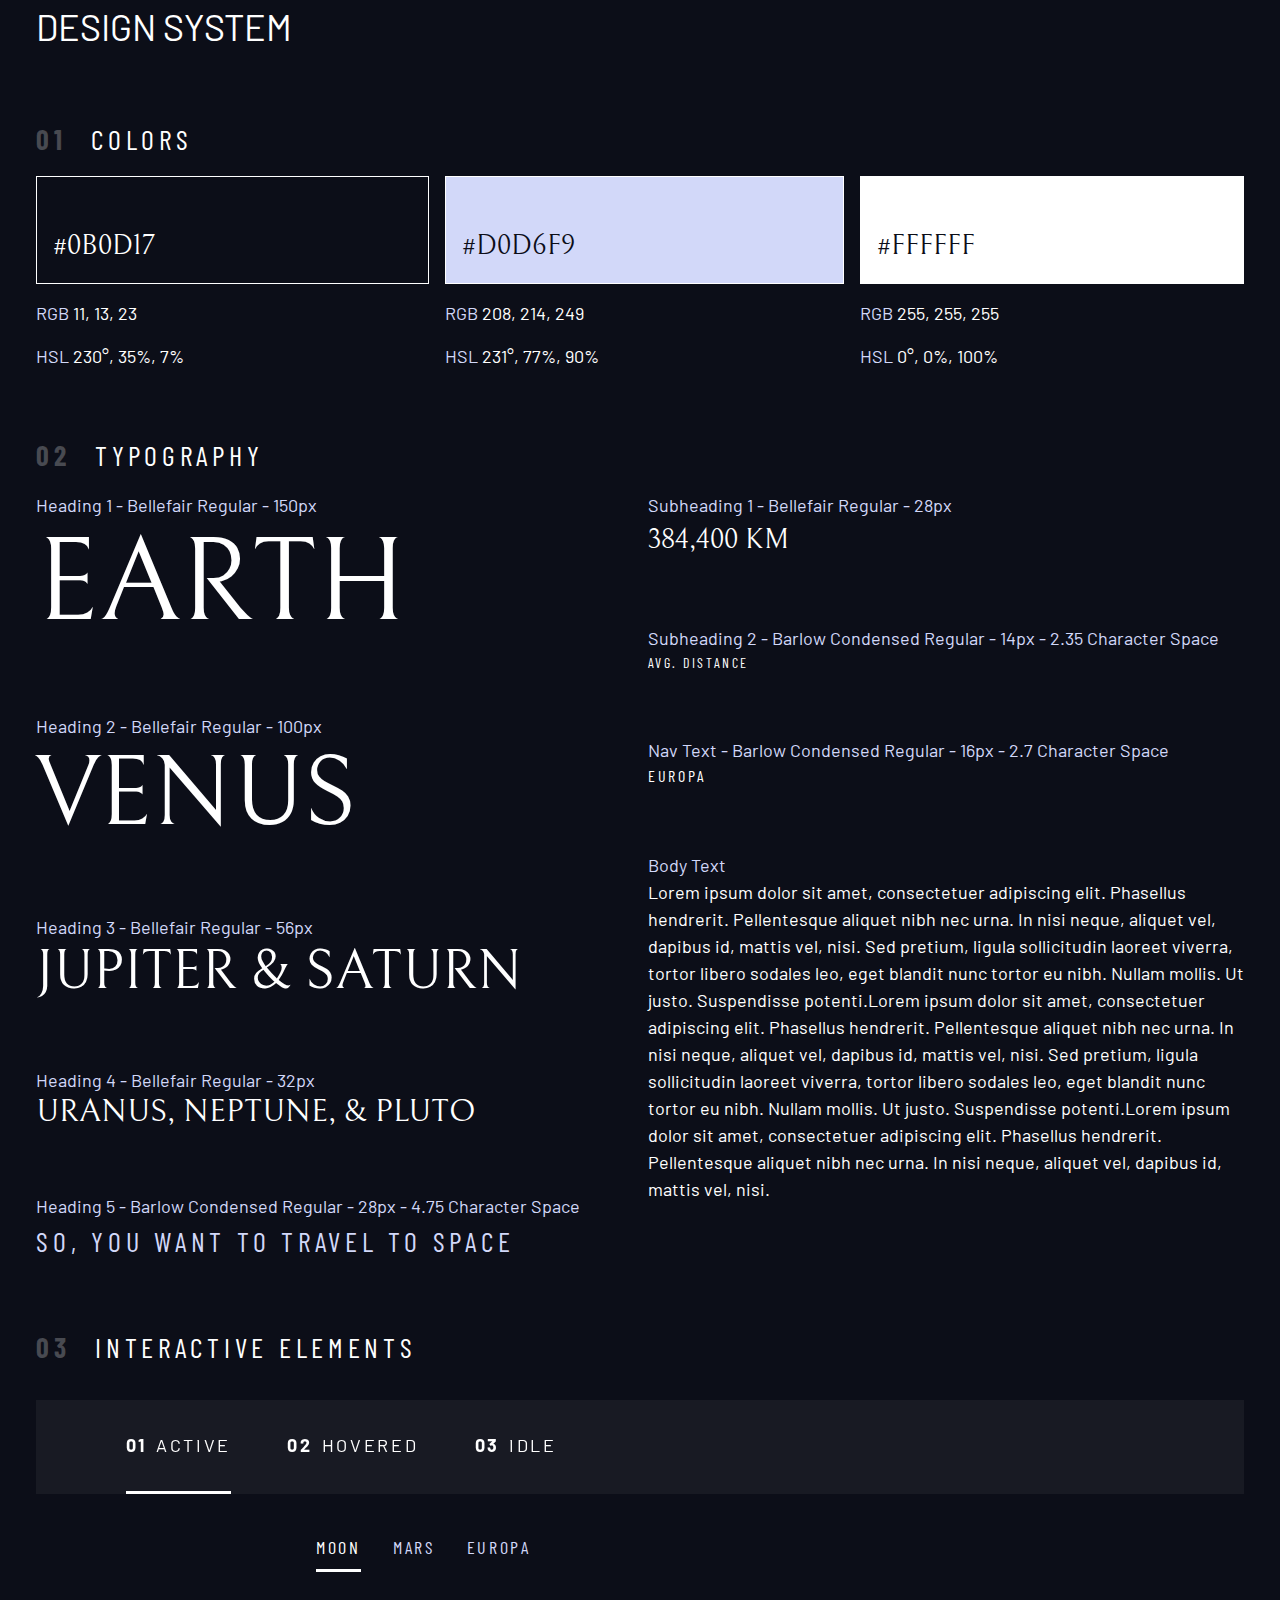
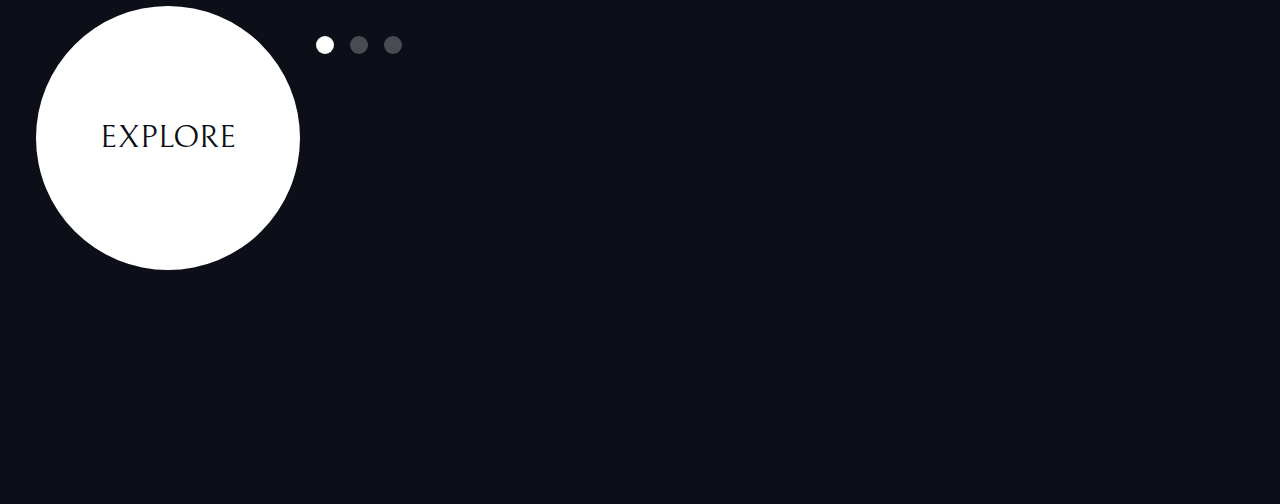
==== index.html @ 94bb1cb8 "design system is complete" ====
<!DOCTYPE html>
<html lang="en">
  <head>
    <meta charset="UTF-8" />
    <meta http-equiv="X-UA-Compatible" content="IE=edge" />
    <meta name="viewport" content="width=device-width, initial-scale=1.0" />

    <!-- Google fonts -->
    <link rel="preconnect" href="https://fonts.googleapis.com">
    <link rel="preconnect" href="https://fonts.gstatic.com" crossorigin>
    <link href="https://fonts.googleapis.com/css2?family=Barlow+Condensed:wght@400;700&family=Bellefair&family=Barlow:wght@400;700&display=swap"            rel="stylesheet">
    
    <link rel="stylesheet" href="index.css" />
    <title>Document</title>
  </head>
  <body>
    <div class="container flow">
      <h1 class="uppercase">Design system</h1>

      <section class="flow" id="colors" style="margin: 4rem 0">
        <h2 class="numbered-title"><span>01</span> colors</h2>
        <div class="flex">
          <div class="flow" style="flex-grow: 1">
            <div class="bg-dark text-white ff-serif fs-500" style="padding: 3rem 1rem 1rem; border: 1px solid white">
              #0B0D17
            </div>
            <p><span class="text-accent">RGB</span> 11, 13, 23</p>
            <p><span class="text-accent">HSL</span> 230°, 35%, 7%</p>
          </div>
          <div class="flow" style="flex-grow: 1">
            <div class="bg-accent text-dark ff-serif fs-500" style="padding: 3rem 1rem 1rem; border: 1px solid white">
              #D0D6F9
            </div>
            <p><span class="text-accent">RGB</span> 208, 214, 249</p>
            <p><span class="text-accent">HSL</span> 231°, 77%, 90%</p>
          </div>
          <div class="flow" style="flex-grow: 1">
            <div class="bg-white text-dark ff-serif fs-500" style="padding: 3rem 1rem 1rem; border: 1px solid white">
              #FFFFFF
            </div>
            <p><span class="text-accent">RGB</span> 255, 255, 255</p>
            <p><span class="text-accent">HSL</span> 0°, 0%, 100%</p>
          </div>
        </div>
      </section>

      <section class="flow" id="typography" style="margin: 4rem 0">
        <h2 class="numbered-title"><span>02 </span>Typography</h2>
        <div class="flex">
          <div class="flow" style="flex-basis: 100%; --flow-space: 4rem">
            <div>
              <p class="text-accent">Heading 1 - Bellefair Regular - 150px</p>
              <p class="fs-900 ff-serif uppercase">Earth</p>
            </div>
            <div>
              <p class="text-accent">Heading 2 - Bellefair Regular - 100px</p>
              <p class="fs-800 ff-serif uppercase">Venus</p>
            </div>
            <div>
              <p class="text-accent">Heading 3 - Bellefair Regular - 56px</p>
              <p class="fs-700 ff-serif uppercase">Jupiter & Saturn</p>
            </div>
            <div>
              <p class="text-accent">Heading 4 - Bellefair Regular - 32px</p>
              <p class="fs-600 ff-serif uppercase">Uranus, Neptune, & Pluto</p>
            </div>
            <div>
              <p class="text-accent">Heading 5 - Barlow Condensed Regular - 28px - 4.75 Character Space</p>
              <p class="text-accent fs-500 ff-sans-cond uppercase letter-spacing-1">So, you want to travel to space</p>
            </div>
          </div>

          <div class="flow" style="flex-basis: 100%; --flow-space: 4rem">
            <div>
              <p class="text-accent">Subheading 1 - Bellefair Regular - 28px</p>
              <p class="fs-500 ff-serif uppercase">384,400 km</p>
            </div>
            <div>
              <p class="text-accent">Subheading 2 - Barlow Condensed Regular - 14px - 2.35 Character Space</p>
              <p class="fs-200 uppercase ff-sans-cond letter-spacing-3">Avg. Distance</p>
            </div>
            <div>
              <p class="text-accent">Nav Text - Barlow Condensed Regular - 16px - 2.7 Character Space</p>
              <p class="fs-300 uppercase ff-sans-cond letter-spacing-2">Europa</p>
            </div>
            <div>
              <p class="text-accent">Body Text</p>
              <p>
                Lorem ipsum dolor sit amet, consectetuer adipiscing elit. Phasellus hendrerit. Pellentesque aliquet nibh
                nec urna. In nisi neque, aliquet vel, dapibus id, mattis vel, nisi. Sed pretium, ligula sollicitudin
                laoreet viverra, tortor libero sodales leo, eget blandit nunc tortor eu nibh. Nullam mollis. Ut justo.
                Suspendisse potenti.Lorem ipsum dolor sit amet, consectetuer adipiscing elit. Phasellus hendrerit.
                Pellentesque aliquet nibh nec urna. In nisi neque, aliquet vel, dapibus id, mattis vel, nisi. Sed
                pretium, ligula sollicitudin laoreet viverra, tortor libero sodales leo, eget blandit nunc tortor eu
                nibh. Nullam mollis. Ut justo. Suspendisse potenti.Lorem ipsum dolor sit amet, consectetuer adipiscing
                elit. Phasellus hendrerit. Pellentesque aliquet nibh nec urna. In nisi neque, aliquet vel, dapibus id,
                mattis vel, nisi.
              </p>
            </div>
          </div>
        </div>
      </section>

      <section class="flow" id="interactive-elements">
        <h2 class="numbered-title"><span>03</span> Interactive elements</h2>

        <!-- navigation -->
        <div>
          <nav>
            <ul class="primary-navigation underline-indicators flex">
              <li class="active">
                <a class="uppercase text-white letter-spacing-2" href="#"><span>01</span>Active</a>
              </li>
              <li>
                <a class="uppercase text-white letter-spacing-2" href="#"><span>02</span>Hovered</a>
              </li>
              <li>
                <a class="uppercase text-white letter-spacing-2" href="#"><span>03</span>Idle</a>
              </li>
            </ul>
          </nav>
        </div>

        <div class="flex">
          <div style="margin-top: 5rem">
            <!-- explore button -->
            <a href="#" class="large-button uppercase ff-serif fs-600 text-dark bg-white">Explore</a>
          </div>

          <div class="flow" style="margin-bottom: 50vh; --flow-space: 4rem">
            <!-- Tabs -->
            <div class="tab-list underline-indicators flex">
              <button aria-selected="true" class="uppercase ff-sans-cond text-accent letter-spacing-2">Moon</button>
              <button aria-selected="false" class="uppercase ff-sans-cond text-accent letter-spacing-2">Mars</button>
              <button aria-selected="false" class="uppercase ff-sans-cond text-accent letter-spacing-2">Europa</button>
            </div>

            <!-- Dots -->
            <div class="dot-indicators flex">
              <button aria-selected="true"><span class="sr-only">Slide title</span></button>
              <button aria-selected="false"><span class="sr-only">Slide title</span></button>
              <button aria-selected="false"><span class="sr-only">Slide title</span></button>
            </div>

            <!-- Numbers -->
          </div>
        </div>
      </section>
    </div>

    <script src="index.pack.js"></script>
  </body>
</html>
---- index.css ----
/* ------------------- */
/* Custom properties   */
/* ------------------- */

:root {
  /* colors */
  --clr-dark: 230 35% 7%;
  --clr-light: 231 77% 90%;
  --clr-white: 0 0% 100%;

  /* font-sizes */
  --fs-900: clamp(5rem, 8vw + 1rem, 9.375rem);
  --fs-800: 3.5rem;
  --fs-700: 1.5rem;
  --fs-600: 1rem;
  --fs-500: 1rem;
  --fs-400: 0.9375rem;
  --fs-300: 1rem;
  --fs-200: 0.875rem;

  /* font-families */
  --ff-serif: 'Bellefair', serif;
  --ff-sans-cond: 'Barlow Condensed', sans-serif;
  --ff-sans-normal: 'Barlow', sans-serif;
}

@media (min-width: 35em) {
  :root {
    --fs-800: 5rem;
    --fs-700: 2.5rem;
    --fs-600: 1.5rem;
    --fs-500: 1.25rem;
    --fs-400: 1rem;
  }
}

@media (min-width: 45em) {
  :root {
    /* font-sizes */
    --fs-800: 6.25rem;
    --fs-700: 3.5rem;
    --fs-600: 2rem;
    --fs-500: 1.75rem;
    --fs-400: 1.125rem;
  }
}

/* ------------------- */
/* Reset               */
/* ------------------- */
/* https://piccalil.li/blog/a-modern-css-reset/ */

/* Box sizing */

*,
*::before,
*::after {
  box-sizing: border-box;
}

/* Reset margins */

body,
h1,
h2,
h3,
h4,
h5,
p,
figure,
picture {
  margin: 0;
}

h1,
h2,
h3,
h4,
h5,
h6,
p {
  font-weight: 400;
}

/* Set core body defaults */
body {
  font-family: var(--ff-sans-normal);
  font-size: var(--fs-400);
  color: hsl(var(--clr-white));
  background-color: hsl(var(--clr-dark));
  line-height: 1.5;
  min-height: 100vh;

  display: grid;
  grid-template-rows: min-content 1fr;

  overflow-x: hidden;
}

/* Make images easier to work with */
img,
picture {
  max-width: 100%;
  display: block;
}

/* make form elements eassier to work with */
input,
button,
textarea,
select {
  font: inherit;
}

/* Remove all animations, transitions and smooth scroll for people that prefer not to see them */
@media (prefers-reduced-motion: reduce) {
  html:focus-within {
    scroll-behavior: auto;
  }

  *,
  *::before,
  *::after {
    animation-duration: 0.01ms !important;
    animation-iteration-count: 1 !important;
    transition-duration: 0.01ms !important;
    scroll-behavior: auto !important;
  }
}

/* ------------------- */
/* Utility classes     */
/* ------------------- */

/* 
Do one thing, and do it very well
Often only have one declaration, but they can have multiple when required
Allows CSS to be modular and loosly coupled
*/

.flex {
  display: flex;
  gap: var(--gap, 1rem);
}

.grid {
  display: grid;
  gap: var(--gap, 1rem);
}

.d-block {
  display: block;
}

.flow > *:where(:not(:first-child)) {
  margin-top: var(--flow-space, 1rem);
}

.flow--space-small {
  --flow-space: 0.75rem;
}

.container {
  padding-inline: 2em;
  margin-inline: auto;
  max-width: 80rem;
}

.sr-only {
  position: absolute;
  width: 1px;
  height: 1px;
  padding: 0;
  margin: -1px;
  overflow: hidden;
  clip: rect(0, 0, 0, 0);
  white-space: nowrap;
  border: 0;
}

.skip-to-content {
  position: absolute;
  z-index: 9999;
  background: hsl(var(--clr-white));
  color: hsl(var(--clr-dark));
  padding: 0.5em 1em;
  margin-inline: auto;
  transform: translateY(-100%);
  transition: transform 250ms ease-in;
}

.skip-to-content:focus {
  transform: translateY(0);
}

/* colors */
.bg-dark {
  background-color: hsl(var(--clr-dark));
}
.bg-accent {
  background-color: hsl(var(--clr-light));
}
.bg-white {
  background-color: hsl(var(--clr-white));
}

.text-dark {
  color: hsl(var(--clr-dark));
}
.text-accent {
  color: hsl(var(--clr-light));
}
.text-white {
  color: hsl(var(--clr-white));
}

/* typography */

.ff-serif {
  font-family: var(--ff-serif);
}
.ff-sans-cond {
  font-family: var(--ff-sans-cond);
}
.ff-sans-normal {
  font-family: var(--ff-sans-normal);
}

.letter-spacing-1 {
  letter-spacing: 4.75px;
}
.letter-spacing-2 {
  letter-spacing: 2.7px;
}
.letter-spacing-3 {
  letter-spacing: 2.35px;
}

.uppercase {
  text-transform: uppercase;
}

.fs-900 {
  font-size: var(--fs-900);
}
.fs-800 {
  font-size: var(--fs-800);
}
.fs-700 {
  font-size: var(--fs-700);
}
.fs-600 {
  font-size: var(--fs-600);
}
.fs-500 {
  font-size: var(--fs-500);
}
.fs-400 {
  font-size: var(--fs-400);
}
.fs-300 {
  font-size: var(--fs-300);
}
.fs-200 {
  font-size: var(--fs-200);
}

.fs-900,
.fs-800,
.fs-700,
.fs-600 {
  line-height: 1.1;
}

.numbered-title {
  font-family: var(--ff-sans-cond);
  font-size: var(--fs-500);
  text-transform: uppercase;
  letter-spacing: 4.72px;
}

.numbered-title span {
  margin-right: 0.5em;
  font-weight: 700;
  color: hsl(var(--clr-white) / 0.25);
}

/* ------------------- */
/* Compontents         */
/* ------------------- */

.large-button {
  font-size: 2rem;
  position: relative;
  z-index: 1;
  display: inline-grid;
  place-items: center;
  padding: 0 2em;
  border-radius: 50%;
  aspect-ratio: 1;
  text-decoration: none;
}

.large-button::after {
  content: '';
  position: absolute;
  z-index: -1;
  width: 100%;
  height: 100%;
  background: hsl(var(--clr-white) / 0.1);
  border-radius: 50%;
  opacity: 0;
  transition: opacity 500ms linear, transform 750ms ease-in-out;
}

.large-button:hover::after,
.large-button:focus::after {
  opacity: 1;
  transform: scale(1.5);
}

/* primary-header */

.logo {
  margin: 1.5rem clamp(1.5rem, 5vw, 3.5rem);
}

.primary-header {
  justify-content: space-between;
  align-items: center;
}

.primary-navigation {
  --gap: clamp(1.5rem, 5vw, 3.5rem);
  --underline-gap: 2rem;
  list-style: none;
  padding: 0;
  margin: 0;
  background: hsl(var(--clr-white) / 0.05);
  backdrop-filter: blur(1.5rem);
}

.primary-navigation a {
  text-decoration: none;
}

.primary-navigation a > span {
  font-weight: 700;
  margin-right: 0.5em;
}

.mobile-nav-toggle {
  display: none;
}

@media (max-width: 35rem) {
  .primary-navigation {
    --underline-gap: 0.5rem;
    position: fixed;
    z-index: 1000;
    inset: 0 0 0 30%;
    list-style: none;
    padding: min(20rem, 15vh) 2rem;
    margin: 0;
    flex-direction: column;
    transform: translateX(100%);
    transition: transform 500ms ease-in-out;
  }

  .primary-navigation[data-visible='true'] {
    transform: translateX(0);
  }

  .primary-navigation.underline-indicators > .active {
    border: 0;
  }

  .mobile-nav-toggle {
    display: block;
    position: absolute;
    z-index: 2000;
    right: 1rem;
    top: 2rem;
    background: transparent;
    background-image: url(./assets/shared/icon-hamburger.svg);
    background-repeat: no-repeat;
    background-position: center;
    width: 1.5rem;
    aspect-ratio: 1;
    border: 0;
  }

  .mobile-nav-toggle[aria-expanded='true'] {
    background-image: url(./assets/shared/icon-close.svg);
  }

  .mobile-nav-toggle:focus-visible {
    outline: 5px solid white;
    outline-offset: 5px;
  }
}

@media (min-width: 35em) {
  .primary-navigation {
    padding-inline: clamp(3rem, 7vw, 7rem);
  }
}

@media (min-width: 35em) and (max-width: 44.999em) {
  .primary-navigation a > span {
    display: none;
  }
}

@media (min-width: 45em) {
  .primary-header::after {
    content: '';
    display: block;
    position: relative;
    height: 1px;
    width: 100%;
    margin-right: -2.5rem;
    background: hsl(var(--clr-white) / 0.25);
    order: 1;
  }

  nav {
    order: 2;
  }

  .primary-navigation {
    margin-block: 2rem;
  }
}

.underline-indicators > * {
  cursor: pointer;
  padding: var(--underline-gap, 0.5rem) 0;
  border: 0;
  border-bottom: 0.2rem solid hsl(var(--clr-white) / 0);
  background-color: transparent;
}

.underline-indicators > *:hover,
.underline-indicators > *:focus {
  border-color: hsl(var(--clr-white) / 0.5);
}

.underline-indicators > .active,
.underline-indicators > [aria-selected='true'] {
  color: hsl(var(--clr-white) / 1);
  border-color: hsl(var(--clr-white) / 1);
}

.tab-list {
  --gap: 2rem;
}

.dot-indicators > * {
  cursor: pointer;
  border: 0;
  border-radius: 50%;
  padding: 0.5em;
  background-color: hsl(var(--clr-white) / 0.25);
}

.dot-indicators > *:hover,
.dot-indicators > *:focus {
  background-color: hsl(var(--clr-white) / 0.5);
}

.dot-indicators > [aria-selected='true'] {
  background-color: hsl(var(--clr-white) / 1);
}

/* ----------------------------- */
/* Page specific background      */
/* ----------------------------- */
body {
  background-size: cover;
  background-position: bottom center;
}
/* home */
.home {
  background-image: url(./assets/home/background-home-mobile.jpg);
}

@media (min-width: 35rem) {
  .home {
    background-position: center center;
    background-image: url(./assets/home/background-home-tablet.jpg);
  }
}

@media (min-width: 45rem) {
  .home {
    background-image: url(./assets/home/background-home-desktop.jpg);
  }
}

/* destination */
.destination {
  background-image: url(./assets/destination/background-destination-mobile.jpg);
}

@media (min-width: 35rem) {
  .destination {
    background-position: center center;
    background-image: url(./assets/destination/background-destination-tablet.jpg);
  }
}

@media (min-width: 45rem) {
  .destination {
    background-image: url(./assets/destination/background-destination-desktop.jpg);
  }
}

/* crew */
.crew {
  background-image: url(./assets/home/background-crew-mobile.jpg);
}

@media (min-width: 35rem) {
  .crew {
    background-position: center center;
    background-image: url(./assets/crew/background-crew-tablet.jpg);
  }
}

@media (min-width: 45rem) {
  .crew {
    background-image: url(./assets/crew/background-crew-desktop.jpg);
  }
}

/* ----------------------------- */
/* Layout                        */
/* ----------------------------- */

.grid-container {
  text-align: center;
  display: grid;
  place-items: center;
  padding-inline: 1rem;
  padding-bottom: 4rem;
}

.grid-container p:not([class]) {
  max-width: 50ch;
}

.numbered-title {
  grid-area: title;
}

/* destination layout */

.grid-container--destination {
  --flow-space: 2rem;
  grid-template-areas:
    'title'
    'image'
    'tabs'
    'content';
}

.grid-container--destination > picture {
  grid-area: image;
  max-width: 60%;
  align-self: start;
}

.grid-container--destination > .tab-list {
  grid-area: tabs;
}

.grid-container--destination > .destination-info {
  grid-area: content;
}

.destination-meta {
  flex-direction: column;
  border-top: 1px solid hsl(var(--clr-white) / 0.1);
  padding-top: 2.5rem;
  margin-top: 2.5rem;
}

.destination-meta p {
  font-size: 1.75rem;
}

/* crew layout */

.grid-container--crew {
  --flow-space: 2rem;
  grid-template-areas:
    'title'
    'image'
    'tabs'
    'content';
}

.grid-container--crew > picture {
  grid-area: image;
  max-width: 60%;
  border-bottom: 1px solid hsl(var(--clr-white) / 0.1);
}

.grid-container--crew > .dot-indicators {
  grid-area: tabs;
}

.grid-container--crew > .crew-details {
  grid-area: content;
}

.crew-details h2 {
  color: hsl(var(--clr-white) / 0.5);
}

@media (min-width: 35em) {
  .numbered-title {
    justify-self: start;
    margin-top: 2rem;
  }

  .destination-meta {
    flex-direction: row;
    justify-content: space-evenly;
  }

  .grid-container--crew {
    padding-bottom: 0;
    grid-template-areas:
      'title'
      'content'
      'tabs'
      'image';
  }
}

@media (min-width: 45em) {
  .grid-container {
    text-align: left;
    column-gap: var(--container-gap, 2rem);
    grid-template-columns: minmax(1rem, 1fr) repeat(2, minmax(0, 30rem)) minmax(1rem, 1fr);
  }

  .grid-container--home {
    padding-bottom: max(6rem, 20vh);
    align-items: end;
  }

  .grid-container--home > *:first-child {
    grid-column: 2;
  }

  .grid-container--home > *:last-child {
    grid-column: 3;
  }

  .grid-container--destination {
    justify-items: start;
    align-content: start;
    grid-template-areas:
      '. title title .'
      '. image tabs .'
      '. image content .';
  }

  .grid-container--destination > picture {
    max-width: 90%;
  }

  .destination-meta {
    --gap: min(6vw, 6rem);
    justify-content: start;
  }

  .grid-container--crew {
    grid-template-columns: minmax(1rem, 1fr) minmax(0, 37rem) minmax(0, 23rem) minmax(1rem, 1fr);
    justify-items: start;
    grid-template-areas:
      '. title title .'
      '. content image .'
      '. tabs image .';
  }

  .grid-container--crew > picture {
    grid-column: span 2;
    align-self: end;
    max-width: 90%;
  }
}
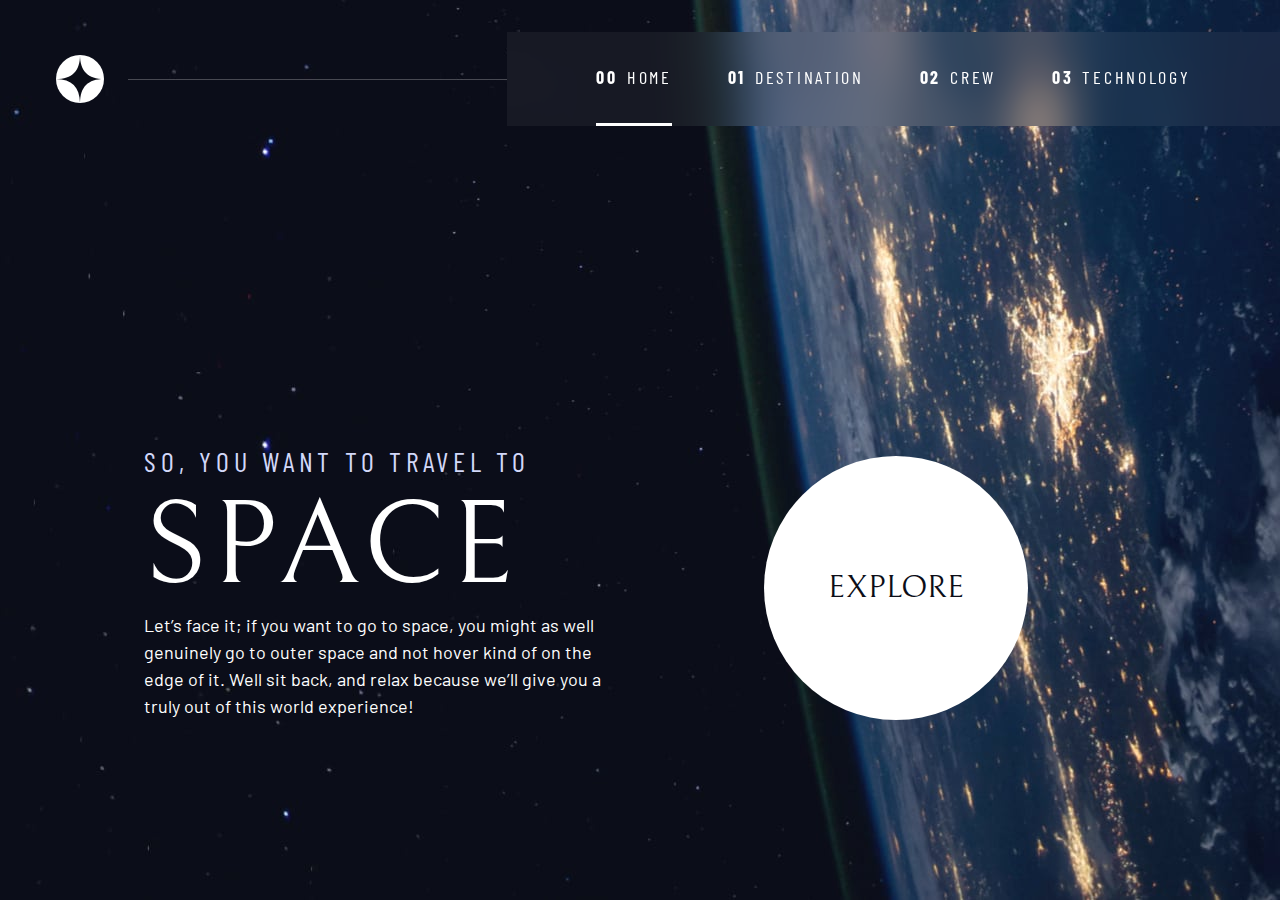
==== commit 0f9f5cb2: "progress point #1" ====
--- a/index.html
+++ b/index.html
@@ -1,153 +1,51 @@
 <!DOCTYPE html>
 <html lang="en">
-  <head>
-    <meta charset="UTF-8" />
-    <meta http-equiv="X-UA-Compatible" content="IE=edge" />
-    <meta name="viewport" content="width=device-width, initial-scale=1.0" />
+<head>
+  <meta charset="UTF-8" />
+  <meta http-equiv="X-UA-Compatible" content="IE=edge" />
+  <meta name="viewport" content="width=device-width, initial-scale=1.0" />
+  <link rel="icon" type="image/png" sizes="32x32" href="./assets/favicon-32x32.png">
 
-    <!-- Google fonts -->
-    <link rel="preconnect" href="https://fonts.googleapis.com">
-    <link rel="preconnect" href="https://fonts.gstatic.com" crossorigin>
-    <link href="https://fonts.googleapis.com/css2?family=Barlow+Condensed:wght@400;700&family=Bellefair&family=Barlow:wght@400;700&display=swap"            rel="stylesheet">
-    
-    <link rel="stylesheet" href="index.css" />
-    <title>Document</title>
-  </head>
-  <body>
-    <div class="container flow">
-      <h1 class="uppercase">Design system</h1>
+  <!-- Google fonts -->
+  <link rel="preconnect" href="https://fonts.googleapis.com">
+  <link rel="preconnect" href="https://fonts.gstatic.com" crossorigin>
+  <link rel="stylesheet" href="https://fonts.googleapis.com/css2?family=Barlow+Condensed:wght@400;700&family=Bellefair&family=Barlow:wght@400;700&display=swap">
 
-      <section class="flow" id="colors" style="margin: 4rem 0">
-        <h2 class="numbered-title"><span>01</span> colors</h2>
-        <div class="flex">
-          <div class="flow" style="flex-grow: 1">
-            <div class="bg-dark text-white ff-serif fs-500" style="padding: 3rem 1rem 1rem; border: 1px solid white">
-              #0B0D17
-            </div>
-            <p><span class="text-accent">RGB</span> 11, 13, 23</p>
-            <p><span class="text-accent">HSL</span> 230°, 35%, 7%</p>
-          </div>
-          <div class="flow" style="flex-grow: 1">
-            <div class="bg-accent text-dark ff-serif fs-500" style="padding: 3rem 1rem 1rem; border: 1px solid white">
-              #D0D6F9
-            </div>
-            <p><span class="text-accent">RGB</span> 208, 214, 249</p>
-            <p><span class="text-accent">HSL</span> 231°, 77%, 90%</p>
-          </div>
-          <div class="flow" style="flex-grow: 1">
-            <div class="bg-white text-dark ff-serif fs-500" style="padding: 3rem 1rem 1rem; border: 1px solid white">
-              #FFFFFF
-            </div>
-            <p><span class="text-accent">RGB</span> 255, 255, 255</p>
-            <p><span class="text-accent">HSL</span> 0°, 0%, 100%</p>
-          </div>
-        </div>
-      </section>
+  <!-- Local design -->
+  <link rel="stylesheet" href="index.css" />
+  <title>Space tourism website</title>
+</head>
+<body class="home">
+  <header class="primary-header flex">
+    <div>
+      <img src="./assets/shared/logo.svg" alt="space tourism logo" class="logo">
+    </div>
+    <nav>
+      <ul class="primary-navigation underline-indicators flex">
+          <li class="active"><a class="ff-sans-cond uppercase text-white letter-spacing-2" href="index.html"><span>00</span>Home</a>
+          <li><a class="ff-sans-cond uppercase text-white letter-spacing-2" href="destination.html"><span>01</span>Destination</a>
+          <li><a class="ff-sans-cond uppercase text-white letter-spacing-2" href="crew.html"><span>02</span>Crew</a>
+          <li><a class="ff-sans-cond uppercase text-white letter-spacing-2" href="technology.html"><span>03</span>Technology</a>
+      </ul>
+    </nav>
+  </header>
 
-      <section class="flow" id="typography" style="margin: 4rem 0">
-        <h2 class="numbered-title"><span>02 </span>Typography</h2>
-        <div class="flex">
-          <div class="flow" style="flex-basis: 100%; --flow-space: 4rem">
-            <div>
-              <p class="text-accent">Heading 1 - Bellefair Regular - 150px</p>
-              <p class="fs-900 ff-serif uppercase">Earth</p>
-            </div>
-            <div>
-              <p class="text-accent">Heading 2 - Bellefair Regular - 100px</p>
-              <p class="fs-800 ff-serif uppercase">Venus</p>
-            </div>
-            <div>
-              <p class="text-accent">Heading 3 - Bellefair Regular - 56px</p>
-              <p class="fs-700 ff-serif uppercase">Jupiter & Saturn</p>
-            </div>
-            <div>
-              <p class="text-accent">Heading 4 - Bellefair Regular - 32px</p>
-              <p class="fs-600 ff-serif uppercase">Uranus, Neptune, & Pluto</p>
-            </div>
-            <div>
-              <p class="text-accent">Heading 5 - Barlow Condensed Regular - 28px - 4.75 Character Space</p>
-              <p class="text-accent fs-500 ff-sans-cond uppercase letter-spacing-1">So, you want to travel to space</p>
-            </div>
-          </div>
-
-          <div class="flow" style="flex-basis: 100%; --flow-space: 4rem">
-            <div>
-              <p class="text-accent">Subheading 1 - Bellefair Regular - 28px</p>
-              <p class="fs-500 ff-serif uppercase">384,400 km</p>
-            </div>
-            <div>
-              <p class="text-accent">Subheading 2 - Barlow Condensed Regular - 14px - 2.35 Character Space</p>
-              <p class="fs-200 uppercase ff-sans-cond letter-spacing-3">Avg. Distance</p>
-            </div>
-            <div>
-              <p class="text-accent">Nav Text - Barlow Condensed Regular - 16px - 2.7 Character Space</p>
-              <p class="fs-300 uppercase ff-sans-cond letter-spacing-2">Europa</p>
-            </div>
-            <div>
-              <p class="text-accent">Body Text</p>
-              <p>
-                Lorem ipsum dolor sit amet, consectetuer adipiscing elit. Phasellus hendrerit. Pellentesque aliquet nibh
-                nec urna. In nisi neque, aliquet vel, dapibus id, mattis vel, nisi. Sed pretium, ligula sollicitudin
-                laoreet viverra, tortor libero sodales leo, eget blandit nunc tortor eu nibh. Nullam mollis. Ut justo.
-                Suspendisse potenti.Lorem ipsum dolor sit amet, consectetuer adipiscing elit. Phasellus hendrerit.
-                Pellentesque aliquet nibh nec urna. In nisi neque, aliquet vel, dapibus id, mattis vel, nisi. Sed
-                pretium, ligula sollicitudin laoreet viverra, tortor libero sodales leo, eget blandit nunc tortor eu
-                nibh. Nullam mollis. Ut justo. Suspendisse potenti.Lorem ipsum dolor sit amet, consectetuer adipiscing
-                elit. Phasellus hendrerit. Pellentesque aliquet nibh nec urna. In nisi neque, aliquet vel, dapibus id,
-                mattis vel, nisi.
-              </p>
-            </div>
-          </div>
-        </div>
-      </section>
-
-      <section class="flow" id="interactive-elements">
-        <h2 class="numbered-title"><span>03</span> Interactive elements</h2>
-
-        <!-- navigation -->
-        <div>
-          <nav>
-            <ul class="primary-navigation underline-indicators flex">
-              <li class="active">
-                <a class="uppercase text-white letter-spacing-2" href="#"><span>01</span>Active</a>
-              </li>
-              <li>
-                <a class="uppercase text-white letter-spacing-2" href="#"><span>02</span>Hovered</a>
-              </li>
-              <li>
-                <a class="uppercase text-white letter-spacing-2" href="#"><span>03</span>Idle</a>
-              </li>
-            </ul>
-          </nav>
-        </div>
-
-        <div class="flex">
-          <div style="margin-top: 5rem">
-            <!-- explore button -->
-            <a href="#" class="large-button uppercase ff-serif fs-600 text-dark bg-white">Explore</a>
-          </div>
-
-          <div class="flow" style="margin-bottom: 50vh; --flow-space: 4rem">
-            <!-- Tabs -->
-            <div class="tab-list underline-indicators flex">
-              <button aria-selected="true" class="uppercase ff-sans-cond text-accent letter-spacing-2">Moon</button>
-              <button aria-selected="false" class="uppercase ff-sans-cond text-accent letter-spacing-2">Mars</button>
-              <button aria-selected="false" class="uppercase ff-sans-cond text-accent letter-spacing-2">Europa</button>
-            </div>
-
-            <!-- Dots -->
-            <div class="dot-indicators flex">
-              <button aria-selected="true"><span class="sr-only">Slide title</span></button>
-              <button aria-selected="false"><span class="sr-only">Slide title</span></button>
-              <button aria-selected="false"><span class="sr-only">Slide title</span></button>
-            </div>
-
-            <!-- Numbers -->
-          </div>
-        </div>
-      </section>
+  <div class="grid-container grid-container--home">
+    <!-- first column -->
+    <div>
+      <h1 class="text-accent fs-500 ff-sans-cond uppercase letter-spacing-1">So, you want to travel to
+      <span class="d-block fs-900 ff-serif text-white">Space</span></h1>
+      
+      <p>Let’s face it; if you want to go to space, you might as well genuinely go to 
+      outer space and not hover kind of on the edge of it. Well sit back, and relax 
+      because we’ll give you a truly out of this world experience! </p>
     </div>
 
-    <script src="index.pack.js"></script>
-  </body>
-</html>
+    <!-- second column -->
+    <div>
+      <a href="#" class="large-button uppercase ff-serif text-dark bg-white">Explore</a>
+    </div>
+  </div>
+
+</body>
+</html>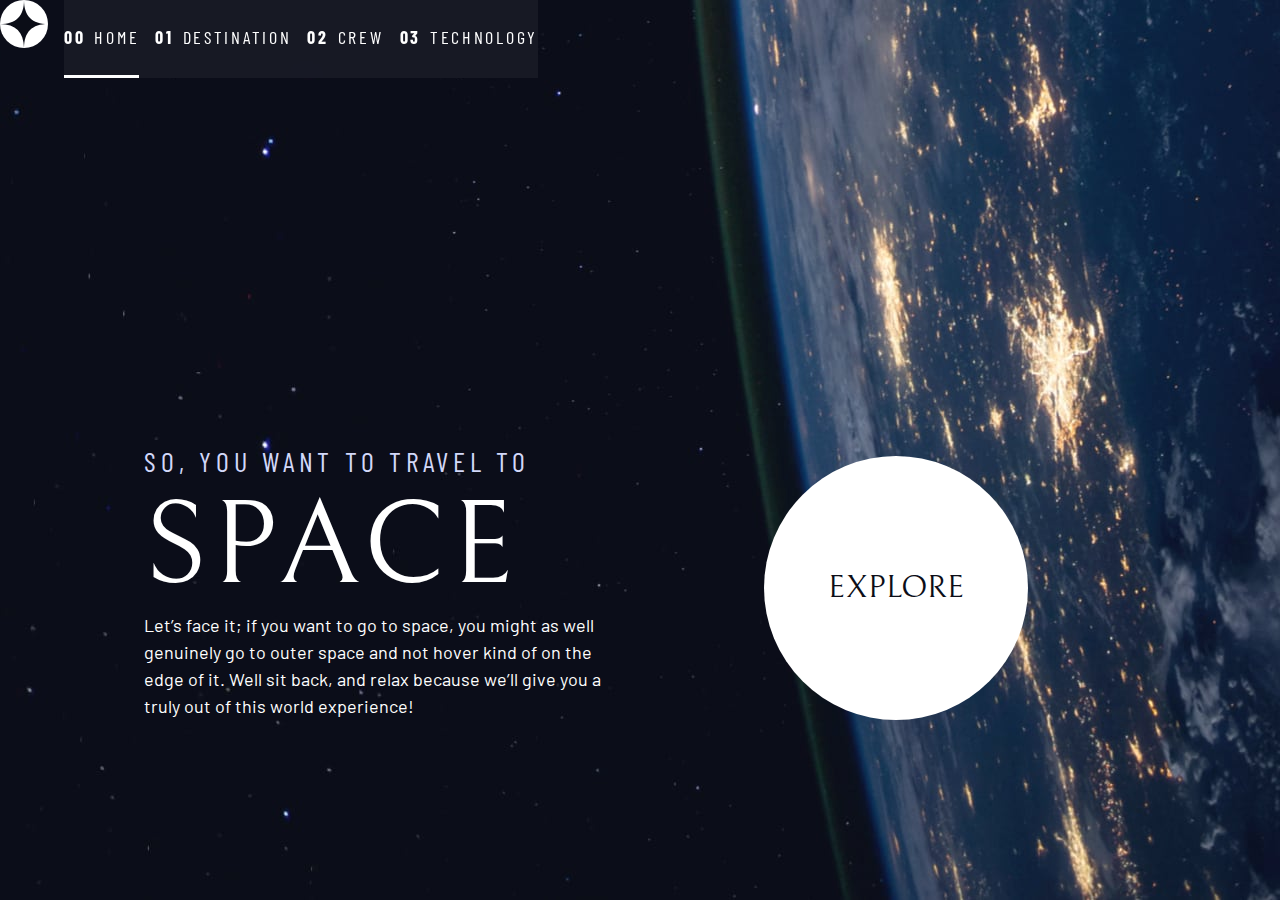
==== commit 2c854832: "progress point #2" ====
--- a/index.html
+++ b/index.html
@@ -14,15 +14,21 @@
   <!-- Local design -->
   <link rel="stylesheet" href="index.css" />
   <title>Space tourism website</title>
+
+  <script src="./index.js" defer></script>
 </head>
 <body class="home">
   <header class="primary-header flex">
     <div>
       <img src="./assets/shared/logo.svg" alt="space tourism logo" class="logo">
     </div>
+    <button class="mobile-nav-toggle" aria-controls="primary-navigation" aria-expanded="false">
+      <span class="sr-only">Menu</span>
+    </button> 
     <nav>
-      <ul class="primary-navigation underline-indicators flex">
-          <li class="active"><a class="ff-sans-cond uppercase text-white letter-spacing-2" href="index.html"><span>00</span>Home</a>
+      <ul id="primary-navigation" data-visible="false" class="primary-navigation underline-indicators flex">
+          <li class="active">
+              <a class="ff-sans-cond uppercase text-white letter-spacing-2" href="index.html"><span>00</span>Home</a>
           <li><a class="ff-sans-cond uppercase text-white letter-spacing-2" href="destination.html"><span>01</span>Destination</a>
           <li><a class="ff-sans-cond uppercase text-white letter-spacing-2" href="crew.html"><span>02</span>Crew</a>
           <li><a class="ff-sans-cond uppercase text-white letter-spacing-2" href="technology.html"><span>03</span>Technology</a>
--- a/index.css
+++ b/index.css
@@ -13,7 +13,7 @@
   --fs-800: 3.5rem;
   --fs-700: 1.5rem;
   --fs-600: 1rem;
-  --fs-500: 1rem;
+  --fs-500: 1.75rem;
   --fs-400: 0.9375rem;
   --fs-300: 1rem;
   --fs-200: 0.875rem;
@@ -29,7 +29,6 @@
     --fs-800: 5rem;
     --fs-700: 2.5rem;
     --fs-600: 1.5rem;
-    --fs-500: 1.25rem;
     --fs-400: 1rem;
   }
 }
@@ -40,7 +39,6 @@
     --fs-800: 6.25rem;
     --fs-700: 3.5rem;
     --fs-600: 2rem;
-    --fs-500: 1.75rem;
     --fs-400: 1.125rem;
   }
 }
@@ -48,10 +46,10 @@
 /* ------------------- */
 /* Reset               */
 /* ------------------- */
+
 /* https://piccalil.li/blog/a-modern-css-reset/ */
 
 /* Box sizing */
-
 *,
 *::before,
 *::after {
@@ -59,7 +57,6 @@
 }
 
 /* Reset margins */
-
 body,
 h1,
 h2,
@@ -82,7 +79,7 @@
   font-weight: 400;
 }
 
-/* Set core body defaults */
+/* set up the body */
 body {
   font-family: var(--ff-sans-normal);
   font-size: var(--fs-400);
@@ -97,14 +94,14 @@
   overflow-x: hidden;
 }
 
-/* Make images easier to work with */
+/* make images easier to work with */
 img,
-picture {
+picutre {
   max-width: 100%;
   display: block;
 }
 
-/* make form elements eassier to work with */
+/* make form elements easier to work with */
 input,
 button,
 textarea,
@@ -112,12 +109,8 @@
   font: inherit;
 }
 
-/* Remove all animations, transitions and smooth scroll for people that prefer not to see them */
+/* remove animations for people who've turned them off */
 @media (prefers-reduced-motion: reduce) {
-  html:focus-within {
-    scroll-behavior: auto;
-  }
-
   *,
   *::before,
   *::after {
@@ -132,11 +125,7 @@
 /* Utility classes     */
 /* ------------------- */
 
-/* 
-Do one thing, and do it very well
-Often only have one declaration, but they can have multiple when required
-Allows CSS to be modular and loosly coupled
-*/
+/* general */
 
 .flex {
   display: flex;
@@ -154,10 +143,6 @@
 
 .flow > *:where(:not(:first-child)) {
   margin-top: var(--flow-space, 1rem);
-}
-
-.flow--space-small {
-  --flow-space: 0.75rem;
 }
 
 .container {
@@ -174,26 +159,12 @@
   margin: -1px;
   overflow: hidden;
   clip: rect(0, 0, 0, 0);
-  white-space: nowrap;
+  white-space: nowrap; /* added line */
   border: 0;
 }
 
-.skip-to-content {
-  position: absolute;
-  z-index: 9999;
-  background: hsl(var(--clr-white));
-  color: hsl(var(--clr-dark));
-  padding: 0.5em 1em;
-  margin-inline: auto;
-  transform: translateY(-100%);
-  transition: transform 250ms ease-in;
-}
-
-.skip-to-content:focus {
-  transform: translateY(0);
-}
-
 /* colors */
+
 .bg-dark {
   background-color: hsl(var(--clr-dark));
 }
@@ -319,24 +290,12 @@
   transform: scale(1.5);
 }
 
-/* primary-header */
-
-.logo {
-  margin: 1.5rem clamp(1.5rem, 5vw, 3.5rem);
-}
-
-.primary-header {
-  justify-content: space-between;
-  align-items: center;
-}
-
 .primary-navigation {
-  --gap: clamp(1.5rem, 5vw, 3.5rem);
-  --underline-gap: 2rem;
+  --underline-gap: 1.5rem;
   list-style: none;
   padding: 0;
   margin: 0;
-  background: hsl(var(--clr-white) / 0.05);
+  background-color: hsl(var(--clr-white) / 0.05);
   backdrop-filter: blur(1.5rem);
 }
 
@@ -360,13 +319,12 @@
     z-index: 1000;
     inset: 0 0 0 30%;
     list-style: none;
-    padding: min(20rem, 15vh) 2rem;
+    padding: 2rem 3rem;
     margin: 0;
     flex-direction: column;
     transform: translateX(100%);
-    transition: transform 500ms ease-in-out;
-  }
-
+    transition: transform 300ms ease-in-out;
+  }
   .primary-navigation[data-visible='true'] {
     transform: translateX(0);
   }
@@ -384,61 +342,18 @@
     background: transparent;
     background-image: url(./assets/shared/icon-hamburger.svg);
     background-repeat: no-repeat;
-    background-position: center;
     width: 1.5rem;
     aspect-ratio: 1;
     border: 0;
   }
-
-  .mobile-nav-toggle[aria-expanded='true'] {
-    background-image: url(./assets/shared/icon-close.svg);
-  }
-
-  .mobile-nav-toggle:focus-visible {
-    outline: 5px solid white;
-    outline-offset: 5px;
-  }
-}
-
-@media (min-width: 35em) {
-  .primary-navigation {
-    padding-inline: clamp(3rem, 7vw, 7rem);
-  }
-}
-
-@media (min-width: 35em) and (max-width: 44.999em) {
-  .primary-navigation a > span {
-    display: none;
-  }
-}
-
-@media (min-width: 45em) {
-  .primary-header::after {
-    content: '';
-    display: block;
-    position: relative;
-    height: 1px;
-    width: 100%;
-    margin-right: -2.5rem;
-    background: hsl(var(--clr-white) / 0.25);
-    order: 1;
-  }
-
-  nav {
-    order: 2;
-  }
-
-  .primary-navigation {
-    margin-block: 2rem;
-  }
-}
+}
+
 
 .underline-indicators > * {
   cursor: pointer;
-  padding: var(--underline-gap, 0.5rem) 0;
+  padding: var(--underline-gap, 5rem) 0;
   border: 0;
   border-bottom: 0.2rem solid hsl(var(--clr-white) / 0);
-  background-color: transparent;
 }
 
 .underline-indicators > *:hover,
@@ -497,149 +412,22 @@
     background-image: url(./assets/home/background-home-desktop.jpg);
   }
 }
-
-/* destination */
-.destination {
-  background-image: url(./assets/destination/background-destination-mobile.jpg);
-}
-
-@media (min-width: 35rem) {
-  .destination {
-    background-position: center center;
-    background-image: url(./assets/destination/background-destination-tablet.jpg);
-  }
-}
-
-@media (min-width: 45rem) {
-  .destination {
-    background-image: url(./assets/destination/background-destination-desktop.jpg);
-  }
-}
-
-/* crew */
-.crew {
-  background-image: url(./assets/home/background-crew-mobile.jpg);
-}
-
-@media (min-width: 35rem) {
-  .crew {
-    background-position: center center;
-    background-image: url(./assets/crew/background-crew-tablet.jpg);
-  }
-}
-
-@media (min-width: 45rem) {
-  .crew {
-    background-image: url(./assets/crew/background-crew-desktop.jpg);
-  }
-}
-
 /* ----------------------------- */
 /* Layout                        */
 /* ----------------------------- */
 
 .grid-container {
+  display: grid;
+  grid-template-columns: minmax(2rem, 1fr) repeat(2, minmax(0, 40rem)) minmax(2rem, 1fr);
+  column-gap: 2rem;
   text-align: center;
-  display: grid;
   place-items: center;
   padding-inline: 1rem;
-  padding-bottom: 4rem;
-}
-
-.grid-container p:not([class]) {
+}
+
+.grid-container * {
   max-width: 50ch;
 }
-
-.numbered-title {
-  grid-area: title;
-}
-
-/* destination layout */
-
-.grid-container--destination {
-  --flow-space: 2rem;
-  grid-template-areas:
-    'title'
-    'image'
-    'tabs'
-    'content';
-}
-
-.grid-container--destination > picture {
-  grid-area: image;
-  max-width: 60%;
-  align-self: start;
-}
-
-.grid-container--destination > .tab-list {
-  grid-area: tabs;
-}
-
-.grid-container--destination > .destination-info {
-  grid-area: content;
-}
-
-.destination-meta {
-  flex-direction: column;
-  border-top: 1px solid hsl(var(--clr-white) / 0.1);
-  padding-top: 2.5rem;
-  margin-top: 2.5rem;
-}
-
-.destination-meta p {
-  font-size: 1.75rem;
-}
-
-/* crew layout */
-
-.grid-container--crew {
-  --flow-space: 2rem;
-  grid-template-areas:
-    'title'
-    'image'
-    'tabs'
-    'content';
-}
-
-.grid-container--crew > picture {
-  grid-area: image;
-  max-width: 60%;
-  border-bottom: 1px solid hsl(var(--clr-white) / 0.1);
-}
-
-.grid-container--crew > .dot-indicators {
-  grid-area: tabs;
-}
-
-.grid-container--crew > .crew-details {
-  grid-area: content;
-}
-
-.crew-details h2 {
-  color: hsl(var(--clr-white) / 0.5);
-}
-
-@media (min-width: 35em) {
-  .numbered-title {
-    justify-self: start;
-    margin-top: 2rem;
-  }
-
-  .destination-meta {
-    flex-direction: row;
-    justify-content: space-evenly;
-  }
-
-  .grid-container--crew {
-    padding-bottom: 0;
-    grid-template-areas:
-      'title'
-      'content'
-      'tabs'
-      'image';
-  }
-}
-
 @media (min-width: 45em) {
   .grid-container {
     text-align: left;
@@ -660,36 +448,5 @@
     grid-column: 3;
   }
 
-  .grid-container--destination {
-    justify-items: start;
-    align-content: start;
-    grid-template-areas:
-      '. title title .'
-      '. image tabs .'
-      '. image content .';
-  }
-
-  .grid-container--destination > picture {
-    max-width: 90%;
-  }
-
-  .destination-meta {
-    --gap: min(6vw, 6rem);
-    justify-content: start;
-  }
-
-  .grid-container--crew {
-    grid-template-columns: minmax(1rem, 1fr) minmax(0, 37rem) minmax(0, 23rem) minmax(1rem, 1fr);
-    justify-items: start;
-    grid-template-areas:
-      '. title title .'
-      '. content image .'
-      '. tabs image .';
-  }
-
-  .grid-container--crew > picture {
-    grid-column: span 2;
-    align-self: end;
-    max-width: 90%;
-  }
-}
+
+}
